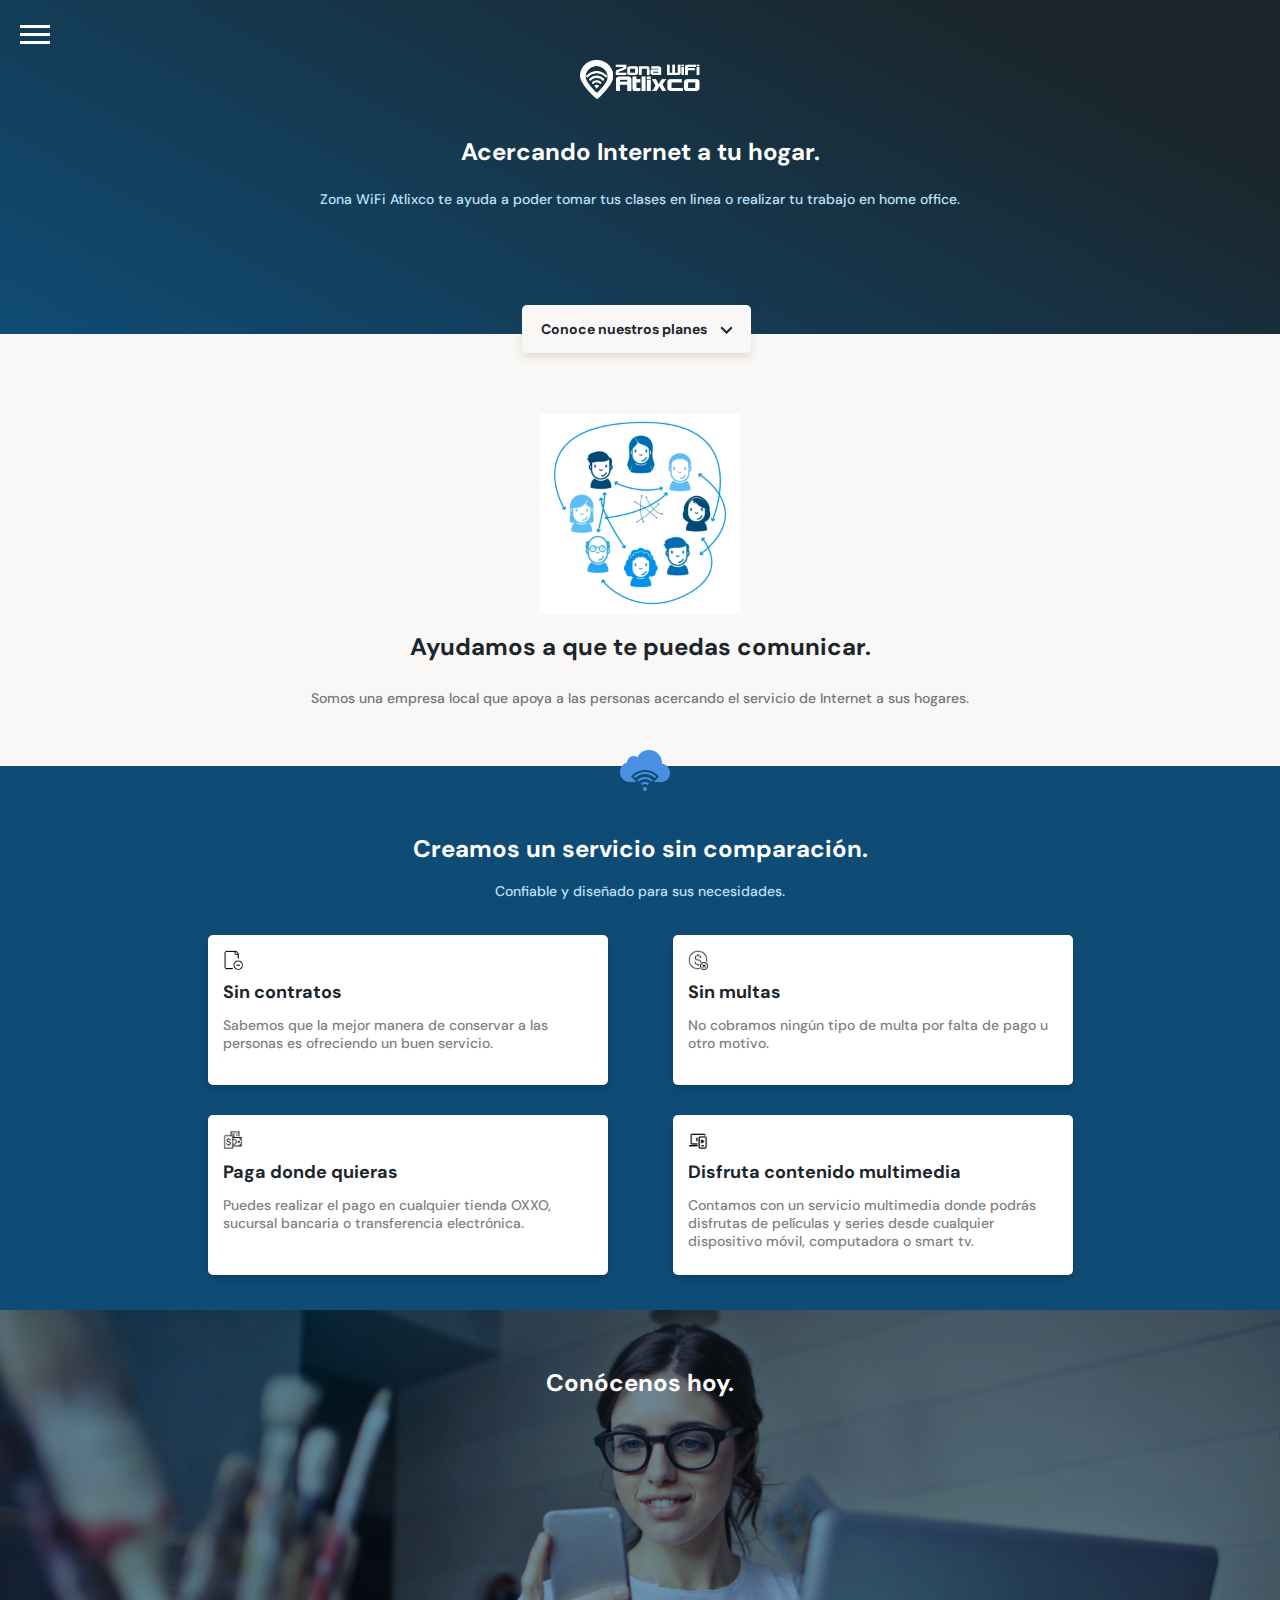
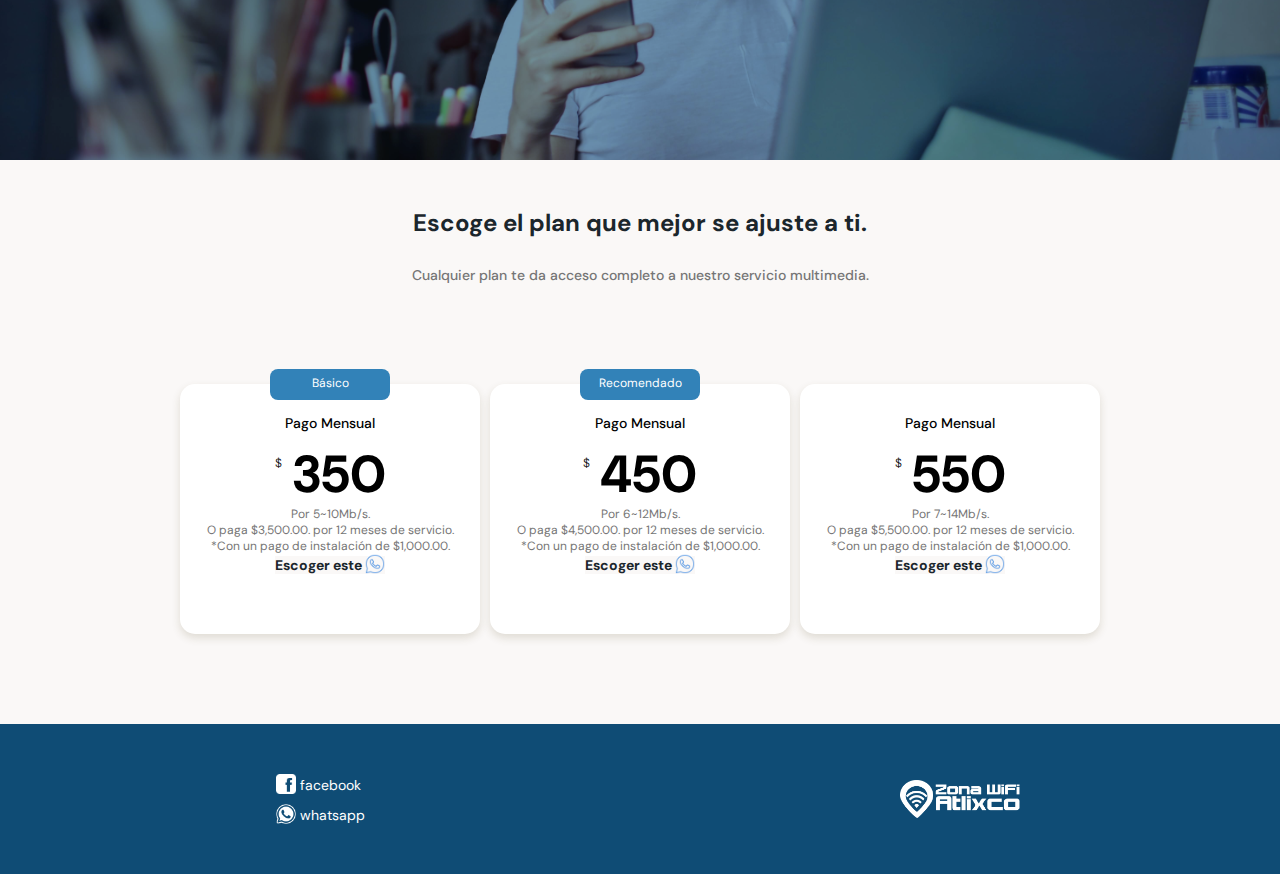
==== index.html @ dc48ce46 "Add multimedia section" ====
<!DOCTYPE html>
<html lang="es">
<head>
    <meta charset="UTF-8">
    <meta name="viewport" content="width=device-width, initial-scale=1.0">
    <title>ZonaWiFi Atlixco</title>
    <link rel="preconnect" href="https://fonts.gstatic.com">
    <link href="https://fonts.googleapis.com/css2?family=DM+Sans:wght@400;500;700&family=Inter:wght@300;500&display=swap" rel="stylesheet">
    <link rel="stylesheet" href="./css/style.css">
    <link rel="stylesheet" href="./css/menu.css">
    <link rel="stylesheet" href="./css/tablet.css" media="(min-width: 930px)">
    <link rel="shortcut icon" href="./assets/icons/favicon.png" />
</head>
<body>
    <header>
        <div class="menu-container">
            <input type="checkbox" id="openmenu" class="hamburger-checkbox">
            <div class="hamburger-icon">
              <label for="openmenu" id="hamburger-label">
                <span></span>
                <span></span>
                <span></span>
              </label>    
            </div>
            <div class="menu-pane">
                <nav>
                   <ul class="menu-links">
                      <li><a href="#">Inicio</a></li>
                      <li><a href="#">Soporte</a></li>
                      <li><a href="./multimedia/plex.html">Multimedia</a></li>
                    </ul>
                  </nav>
                </div>
          </div>
        <img src="./assets/img/zwa_logo.png" alt="Logo de ZonaWiFi Atlixco">
        <div class="header--title-container">
            <h1>Acercando Internet a tu hogar.</h1>
            <p>Zona WiFi Atlixco te ayuda a poder tomar tus clases en linea o realizar tu trabajo en home office.</p>
            <a href="#plans" class="header--button">Conoce nuestros planes <span></span></a>
        </div>
    </header>
    <main>
        <section class="main-velocidades-container">
            <div class="backgroundImg"></div>
            <div class="main-velocidades-container--title">
                <h2>Ayudamos a que te puedas comunicar.</h2>
                <p>Somos una empresa local que apoya a las personas acercando el servicio de Internet a sus hogares.</p>
            </div>
            <section class="main-tables-container">
               
            </section>
        </section>
            <section class="main-product-detail">
                <span class="product-detail--wifi-logo"></span>
                <div class="product-detail--title">
                    <h2>Creamos un servicio sin comparación.</h2>
                    <p>Confiable y diseñado para sus necesidades.</p>
                </div>
                <section class="product-cards--container">
                    <article class="product-detail--card">
                        <span class="icon remove-document"></span>
                        <p class="product--card-title">Sin contratos</p>
                        <p class="product--card-body"> Sabemos que la mejor manera de conservar a las personas es ofreciendo un buen servicio.
                        </p>
                    </article>
                    <article class="product-detail--card">
                        <span class="icon remove-peso"></span>
                        <p class="product--card-title">Sin multas</p>
                        <p class="product--card-body">No cobramos ning&uacute;n tipo de multa por falta de pago u otro motivo.
                        </p>
                    </article>
                    <article class="product-detail--card">
                        <span class="icon cash-receipt"></span>
                        <p class="product--card-title">Paga donde quieras</p>
                        <p class="product--card-body">Puedes realizar el pago en cualquier tienda OXXO, sucursal bancaria o transferencia electr&oacute;nica.
                        </p>
                    </article>
                    <article class="product-detail--card">
                        <span class="icon multimedia"></span>
                        <p class="product--card-title">Disfruta contenido multimedia</p>
                        <p class="product--card-body">Contamos con un servicio multimedia donde podr&aacute;s disfrutas de pel&iacute;culas y series desde cualquier dispositivo m&oacute;vil, computadora o smart tv.
                        </p>
                    </article>
                </section>
            </section>
            <section class="person-img-container">
                <h2>Conócenos hoy.</h2>
            </section>
            <section id="plans" class="main-plans-container">
                <div class="plans--title">
                    <h2>Escoge el plan que mejor se ajuste a ti.</h2>
                    <p>Cualquier plan te da acceso completo a nuestro servicio multimedia.</p>
                </div>
                <section class="plans-container--slider">
                    <article class="plans-container--card">
                        <p class="recommended">B&aacute;sico</p>
                        <div class="plan-info-container">
                            <h3 class="plan-card--title">Pago Mensual</h3>
                            <p class="plan-card--price"><span>$</span> 350</p>
                            <p class="plan-card--saving">Por 5~10Mb/s.</p>
                            <p class="plan-card--saving">O paga $3,500.00. por 12 meses de servicio.</p>
                            <p class="plan-card--saving">*Con un pago de instalaci&oacute;n de $1,000.00.</p>
                            <a href="https://wa.me/522441440322?text=Hola, quisiera contratar el servicio de $350.00, porfavor" target="_blank" rel="noopener noreferrer" class="plan-card--ca">Escoger este <span></span></a>
                        </div>
                    </article>
                    <article class="plans-container--card">
                        <p class="recommended">Recomendado</p>
                        <div class="plan-info-container">
                            <h3 class="plan-card--title">Pago Mensual</h3>
                            <p class="plan-card--price"><span>$</span> 450</p>
                            <p class="plan-card--saving">Por 6~12Mb/s.</p>
                            <p class="plan-card--saving">O paga $4,500.00. por 12 meses de servicio.</p>
                            <p class="plan-card--saving">*Con un pago de instalaci&oacute;n de $1,000.00.</p>
                            <a  href="https://wa.me/522441440322?text=Hola, quisiera contratar el servicio de $450.00, porfavor" target="_blank" rel="noopener noreferrer" class="plan-card--ca">Escoger este <span></span></a>
                        </div>
                    </article>
                    <article class="plans-container--card">
                        <div class="plan-info-container">
                            <h3 class="plan-card--title">Pago Mensual</h3>
                            <p class="plan-card--price"><span>$</span> 550</p>
                            <p class="plan-card--saving">Por 7~14Mb/s.</p>
                            <p class="plan-card--saving">O paga $5,500.00. por 12 meses de servicio.</p>
                            <p class="plan-card--saving">*Con un pago de instalaci&oacute;n de $1,000.00.</p>
                            
                            <a href="https://wa.me/522441440322?text=Hola, quisiera contratar el servicio de $550.00, porfavor" target="_blank" rel="noopener noreferrer" class="plan-card--ca">Escoger este <span></span></a>
                        </div>
                    </article>
             
                </section>
            </section>
    </main>
    <footer>
        <section class="left">
            <ul >
                <li><a href="https://www.facebook.com/zwa.atlixco" target="_blank" rel="noopener noreferrer"><span class="footer-facebook-logo"></span> facebook</a></li>
                <li><a href="https://wa.me/522441440322?text=Hola, quisiera más información, porfavor" target="_blank" rel="noopener noreferrer"><span class="footer-whatsapp-logo"></span> whatsapp</a></li>
            </ul>
        </section>
        <section class="right">
            <img class="" src="./assets/img/zwa_logo.png" alt="Logo de ZonaWiFi Atlixco 2020">
        </section>
    </footer>
</body>
</html>
---- css/style.css ----
/*
    1. Posicionamiento
    2. Módelo Caja (box model)
    3. Tipografía
    4. Visuales
    5. Otros
*/
:root{
    /* Colores */
    --black: #1b262c;
    --navy-blue: #0f4c75;
    --blue: #3282b8;
    --light-blue: #bbe1fa;
    
    --grey: #bababa;
    --off-white: #faf8f7;
    --just-white: #fff;
}

*{
    box-sizing: border-box;
    margin: 0;
    padding: 0;
}
html{
    font-size: 62.5%;
    font-family: 'DM Sans', sans-serif ;
    scroll-behavior: smooth;
}

header{
    position: relative;
    display: flex;
    flex-direction: column;
    justify-content: center;
    width: 100%;
    min-width: 320px;
    height: 334px;
    text-align: center;
    background: linear-gradient(207.8deg, var(--black) 16.69%, var(--navy-blue) 100%);
}

header img{
    width: 120px;
    margin-top: 60px;
    align-self: center;
}
#openmenu{
    display: none;
}
.hamburger-icon {
    position: absolute;
    z-index: 1;
    top: 20px;
    left: 20px;
    padding-bottom: 2vh;
  }
  
  .hamburger-icon span {
    height: 3px;
    width: 30px;
    background-color: var(--just-white);
    display: block;
    margin: 5px 0px 5px 0px;
    transition: 0.7s ease-in-out;
    transform: none;
  }
  
  #openmenu:checked ~ .menu-pane {
    left: -5vw;
    transform: translateX(-5vw);
  }
  
  #openmenu:checked ~ .hamburger-icon span:nth-of-type(2) {
    transform: translate(0%, 175%) rotate(-45deg);
    background-color: var(--just-white);
  }
  
  #openmenu:checked ~ .hamburger-icon span:nth-of-type(3) {
    transform: rotate(45deg);
    background-color:var(--just-white);
  }
  
  #openmenu:checked ~ .hamburger-icon span:nth-of-type(1) {
    opacity: 0;
  }
  
  #openmenu:checked ~ .hamburger-icon span:nth-of-type(4) {
    opacity: 0;
  }
  
  div.menu-pane {
    background-color: var(--navy-blue);
    position: absolute;
    left: 0;
    top: 0;
    transform: translateX(-105vw);
    transform-origin: (0, 0);
    width: 100vw;
    height: 100%;
    transition: 0.6s ease-in-out;
  }
  
  .menu-pane p {
    color: var(--black);
    font-size: 0.6rem;
  }  

  .menu-links li, a, span {
        transition: 0.5s ease-in-out;
  }

  .menu-pane ul{
      margin-top: 50px;
  }

  .menu-pane li {
    padding-top: 20px;
    padding-bottom: 20px;
    margin-left: 10px;
    font-size: 1.6rem;
    list-style: none;
  }
  .menu-links li a {
    color: var(--just-white);
    text-decoration: none;
  }
  .menu-links li:hover {
    font-size: 1.8rem;
    font-weight: 500;
    line-height: 1.8rem;
    background-color: var(--light-blue);
  }
  .menu-links li:hover a{
    font-size: 2.2rem;
    line-height: 2.2rem;
    color: var(--black);
  }
.header--title-container{
    width: 90%;
    min-width: 288px;
    max-width: 900px;
    height: 218px;
    margin-top: 40px;
    text-align: center;
    align-self: center;
}
.header--title-container h1{
    font-size: 2.4rem;
    font-weight: bold;
    line-height: 2.6rem;
    color: var(--just-white);
}
.header--title-container p{
    margin-top: 25px;
    font-size: 1.4rem;
    font-weight: 500;
    line-height: 1.8rem;
    color: var(--light-blue);
}
.header--title-container .header--button{
    position: absolute;
    left: calc(50% - 118px);
    top: 270px;
    display: block;
    margin-top: 35px;
    padding: 15px;
    width: 229px;
    height: 48px;
    background-color: var(--off-white);
    /* Sombra*/
    box-shadow: 0px 4px 8px rgba(89,73,30,0.16);
    border: none;
    border-radius: 5px;
    font-size: 1.4rem;
    font-weight: bold;
    text-decoration: none;
    color: var(--black);
}

.header--title-container span{
    display: inline-block;
    width: 13px;
    height: 8px;
    margin-left: 10px;
    background-image: url('../assets/icons/down-arrow.svg');
}
main{
    width: 100%;
    height: auto;
    background-color: var(--off-white);
}
.main-velocidades-container{
    width: 100%;
    height: auto;
    padding-top: 80px;
    padding-bottom: 30px;
    text-align: center;
}
.main-velocidades-container--title{
    width: 90%;
    min-width: 288px;
    max-width: 900px;
    margin: 0 auto;
}
.main-velocidades-container .backgroundImg{
    width: 200px;
    height: 200px;
    margin: 0 auto;
    margin-bottom: 20px;
    background-image: url('../assets/img/networking.gif');
    background-size: cover;
    background-position: center;
    background-repeat: no-repeat;
}
.main-velocidades-container h2{
    margin-bottom: 30px;
    font-size: 2.4rem;
    font-weight: bold;
    line-height: 2.6rem;
    color: var(--black);
}
.main-velocidades-container p{
    margin-bottom: 30px;
    font-size: 1.4rem;
    font-weight: 500;
    line-height: 1.6rem;
    color: #757575;
}
.main-anchoBandaVideo-table{
    width: 70%;
    min-width: 235px;
    max-width: 500px;
    height: 360px;
    margin: 0 auto;
    font-family: "Inter", sans-serif;
}
.main-anchoBandaVideo-table .anchoBandaVideo-table--title{
    margin-bottom: 15px;
    font-size: 1.8rem;
    font-weight: bold;
    line-height: 2.3rem;
    color: var(--blue);
}
.anchoBandaVideo-table--container{
    width: 90%;
    min-width: 230px;
    max-width: 300px;
    height: 250px;
    margin: 0 auto;
}
.anchoBandaVideo-table--container table{
    width: 100%;
    height: 100%;
}
.anchoBandaVideo-table--container th{
    margin-bottom: 30px;
    font-size: 1.4rem;
    font-weight: 500;
    line-height: 1.6rem;
    color: #757575;
    background-color: var(--just-white);
}
.anchoBandaVideo-table--container td{
    width: 33%;
    font-size: 1.6rem;
    font-weight: 500;
    line-height: 1.9rem;
    color: var(--grey);
    background-color: var(--just-white);
}
.anchoBandaVideo-table--container .table__top-left{
    border-radius: 15px 0 0 0;
}
.anchoBandaVideo-table--container .table__top-right{
    border-radius: 0 15px 0 0;
}
.anchoBandaVideo-table--container .table__bottom-left{
    border-radius: 0 0 0 15px;
}

.anchoBandaVideo-table--container .table__bottom-right{
    border-radius: 0 0 15px 0;
}
.anchoBandaVideo-table--container .table__right{
    font-size: 1.4rem;
    font-weight: normal;
    line-height: 1.7rem;
    color: #757575;
}
/* --------------------- */
.main-product-detail{
    position: relative;
    width: 100%;
    min-width: 320px;
    height: auto;
    padding: 20px 10px;
    background-color: var(--navy-blue);
}
.product-detail--wifi-logo{
    position: absolute;
    width: 50px;
    height: 50px;
    top: -25px;
    left: calc(50% - 20px);
    background-image: url('../assets/icons/wireless-cloud-access.png');
    background-size: cover;
     background-position: center;
     background-repeat: no-repeat;
}
.product-detail--title{
    width: 90%;
    min-width: 288px;
    height: auto;
    margin: 0 auto;
    margin-top: 50px;
    text-align: center;
}
.product-detail--title h2{
   margin-bottom: 20px;
   font-size: 2.4rem;
   font-weight: bold;    
   line-height: 2.6rem;
   color: var(--just-white);
}
.product-detail--title p{
    margin-bottom: 20px;
    font-size: 1.4rem;
    font-weight: 500;    
    line-height: 1.8rem;
    color: var(--light-blue);
 }
 .product-detail--card{
     width: 90%;
     min-width: 282px;
     max-width: 400px;
     min-height: 150px;
     margin: 15px auto;
     padding: 15px;
     background-color: var(--just-white);
     border-radius: 5px;
     box-shadow: 0 4px 8px rgba(0, 0, 0, 0.16);
     text-align: left;
 }
 .product-detail--card .icon{
    display: inline-block;
    width: 20px;
    height: 20px;
    margin-bottom: 10px;
    background-size: cover;
    background-position: center;
    background-repeat: no-repeat;
}
.remove-document{
    background-image: url('../assets/icons/remove-document.png');
 }
 .remove-peso{
    background-image: url('../assets/icons/delete-peso.png');
 }
 .cash-receipt{
    background-image: url('../assets/icons/cash-receipt.png');
 }
 .multimedia{
    background-image: url('../assets/icons/multimedia.png');
 }
 .product-detail--card .product--card-title{
    margin-bottom: 15px;
    font-size: 1.8rem;
    font-weight: bold;
    line-height: 1.8rem;
    color: var(--black);
 }
 .product-detail--card .product--card-body{
    margin-bottom: 10px;
    font-size: 1.4rem;
    font-weight: 500;
    line-height: 1.8rem;
    color: #808080;
 }
 .person-img-container{
    width: 100%;
    min-width: 320px;
    height: 50vh;
    background-image: url('../assets/img/comodin-section.jpg');
    background-position: center;
    background-size: cover;
    background-repeat: no-repeat;
    text-align: center;
    background-color: rgba(15, 76, 117, 0.6);
    background-blend-mode: multiply; 
}
.person-img-container h2{
    padding-top: 60px;
    font-size: 2.4rem;
    font-weight: bold;
    line-height: 2.6rem;
    color: var(--just-white);
}
.main-plans-container{
    width: 100%;
    min-width: 320px;
    padding-bottom: 70px;
    text-align: center;
}
.plans--title{
    width: 90%;
    min-width: 288px;
    height: auto;
    margin: 0 auto;
    margin-bottom: 50px;
}
.plans--title h2{
    padding-top: 50px;
    font-size: 2.4rem;
    font-weight: bold;
    line-height: 2.6rem;
    color: var(--black);
}
.plans--title p{
   padding-top: 30px;
   font-size: 1.4rem;
   font-weight: 500;
   line-height: 1.8rem;
   color: #757575;
}
.plans-container--slider{
   display: flex;
   height: 320px;
   overflow-x: scroll;
   overscroll-behavior-x: contain;
   scroll-snap-type: x proximity;
}

  
.plans-container--card{
    position: relative;
    scroll-snap-align: center;
    width: 70%;
    min-width: 190px;
    max-width: 300px;
    height: 250px;
    margin: 50px 5px 0;
    padding: 0 15px;
    background-color: var(--just-white);
    border-radius: 15px;
    box-shadow: 0 4px 8px rgb(89, 73, 30,0.16);
}
.recommended{
    position: absolute;
    width: 120px;
    height: 31px;
    padding: 6px;
    top: -15px;
    left: calc(50% - 60px);
    font-size: 1.2rem;
    background-color: var(--blue);
    border-radius: 8px;
    color: var(--just-white);
}
.plan-card--title{
    padding-top: 30px;
    font-size: 1.4rem;
    font-weight: 500;
    line-height: 1.8rem;
    color: black;
}
.plan-card--price{
    padding: 5px 0;
    font-size: 5.2rem;
    font-weight: bold;
    line-height: 5.3rem;
    color: black;

}
.plan-card--price span{
    font-size: 1.2rem;
    font-weight: 300;
    vertical-align: 25px;
}
.plan-card--saving{
    font-size: 1.2rem;
    color: #757575;
}
.plan-card--ca{
    width: 250px;
    height: 48px;
    background-color: #faf8f7;
    font-family: 'DM Sans', sans-serif ;
    font-size: 1.4rem;
    font-weight: bold;
    line-height: 1.8rem;
    color: var(--black);
    text-decoration: none;
}
.plan-card--ca span{
    display: inline-block;
    width: 20px;
    height: 20px;
    background-image: url('../assets/icons/whatsapp.png');
    background-position: center;
    background-size: cover;
    background-repeat: no-repeat;
    text-align: center;
    vertical-align: text-bottom;
}

footer{
    display: flex;
    width: 100%;
    height: 150px;
    background-color: var(--navy-blue);
}
footer section{
    display: flex;
    width: 50%;
    justify-content: center;
    align-items: center;
}
footer .left ul{
    font-size: 1.4rem;
    font-weight: 500px;
    line-height: 1.8rem;
    list-style: none;
}
.left li{
    margin: 10px 0;
}
.left a{
    text-decoration: none;
    color: var(--just-white);
}

footer img{
    width: 120px;
    align-self: center;
}

footer .footer-facebook-logo{
    display: inline-block;
    width: 20px;
    height: 20px;
    background-image: url('../assets/icons/facebook-logo.png');
    background-position: center;
    background-size: cover;
    background-repeat: no-repeat;
    text-align: center;
    vertical-align: text-bottom;
}

footer .footer-whatsapp-logo{
    display: inline-block;
    width: 20px;
    height: 20px;
    background-image: url('../assets/icons/whatsapp-white-logo.png');
    background-position: center;
    background-size: cover;
    background-repeat: no-repeat;
    text-align: center;
    vertical-align: text-bottom;
}
---- css/tablet.css ----
div.menu-pane {
    position: absolute;
    width: 30vw;
    background-color: var(--navy-blue);
    transform: translateX(-105vw);
    transform-origin: (0, 0);
    transition: 0.6s ease-in-out;
  }

.main-tables-container{
    display: flex;
    width: 930px;
    margin: 0 auto;
}
.product-cards--container{
    display: flex;
    flex-wrap: wrap;
    width: 930px;
    margin: 0 auto;
}
.plans-container--slider{
    justify-content: center;
}
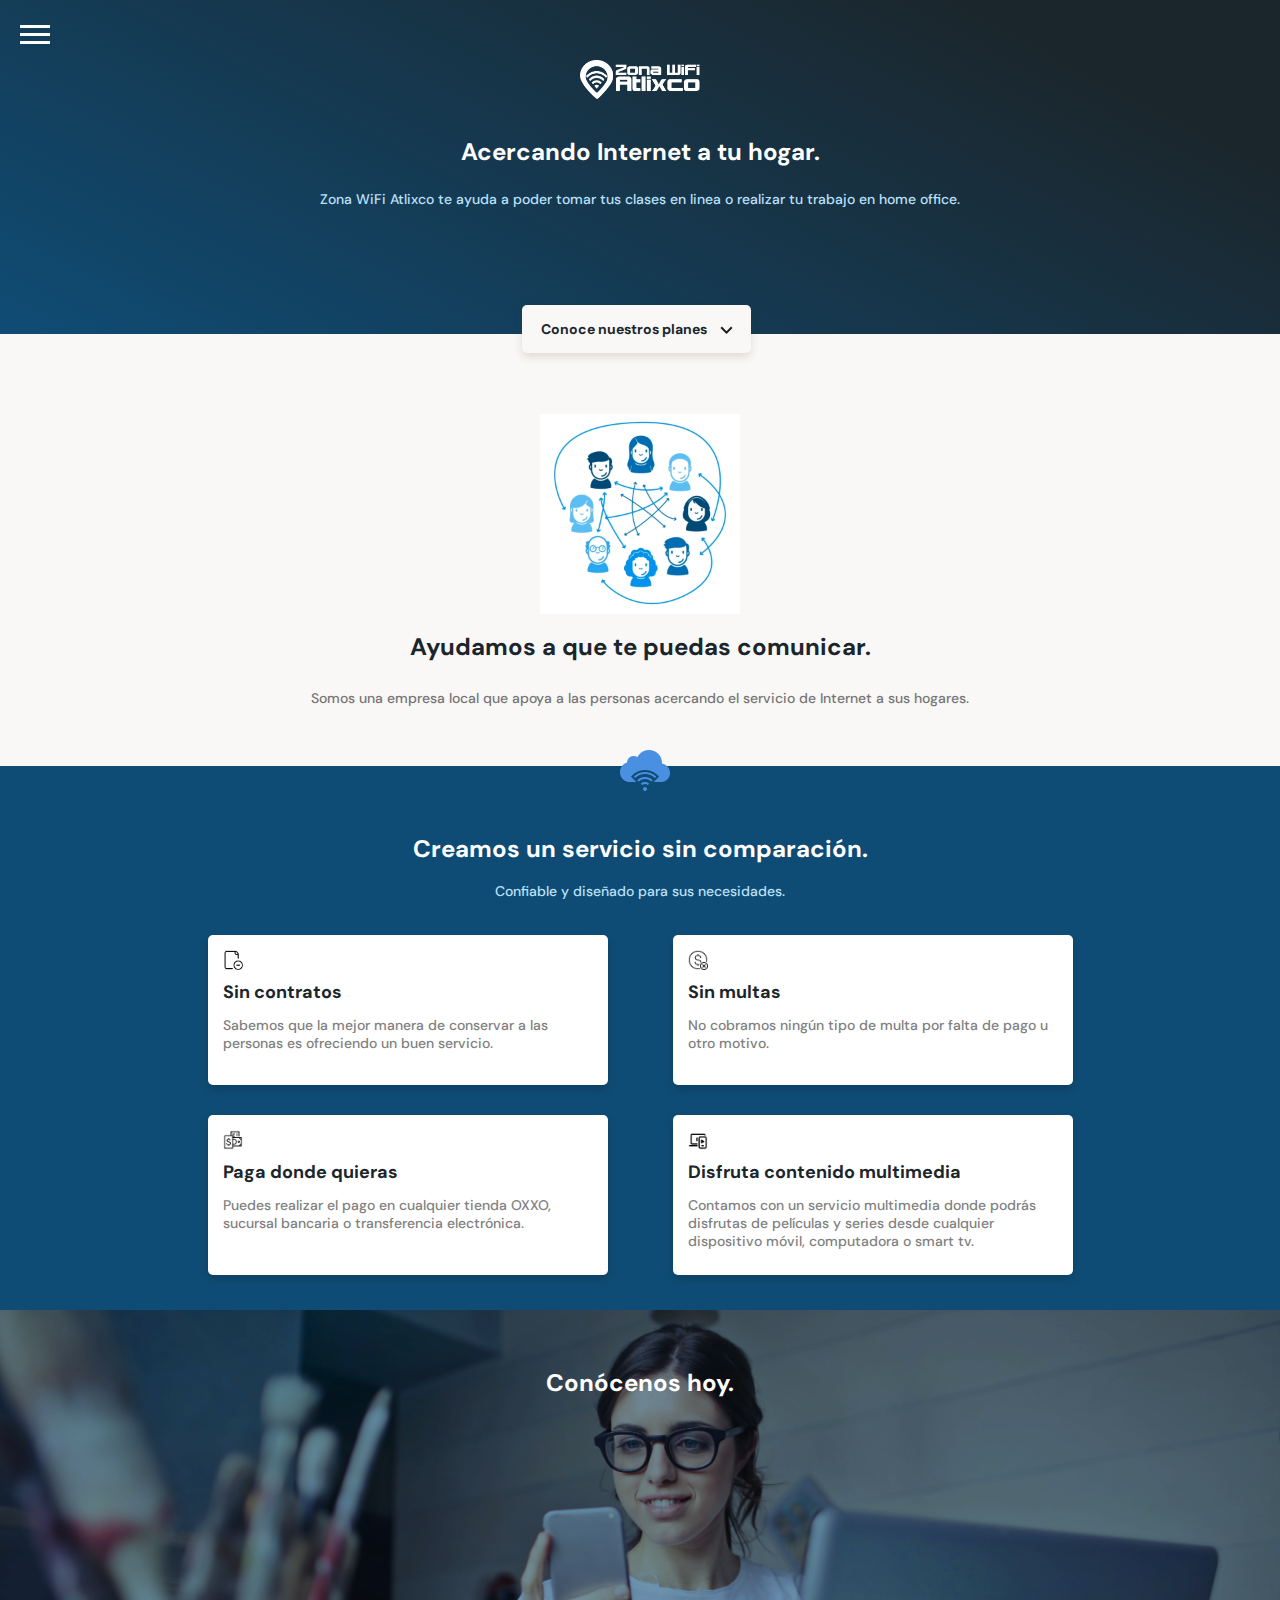
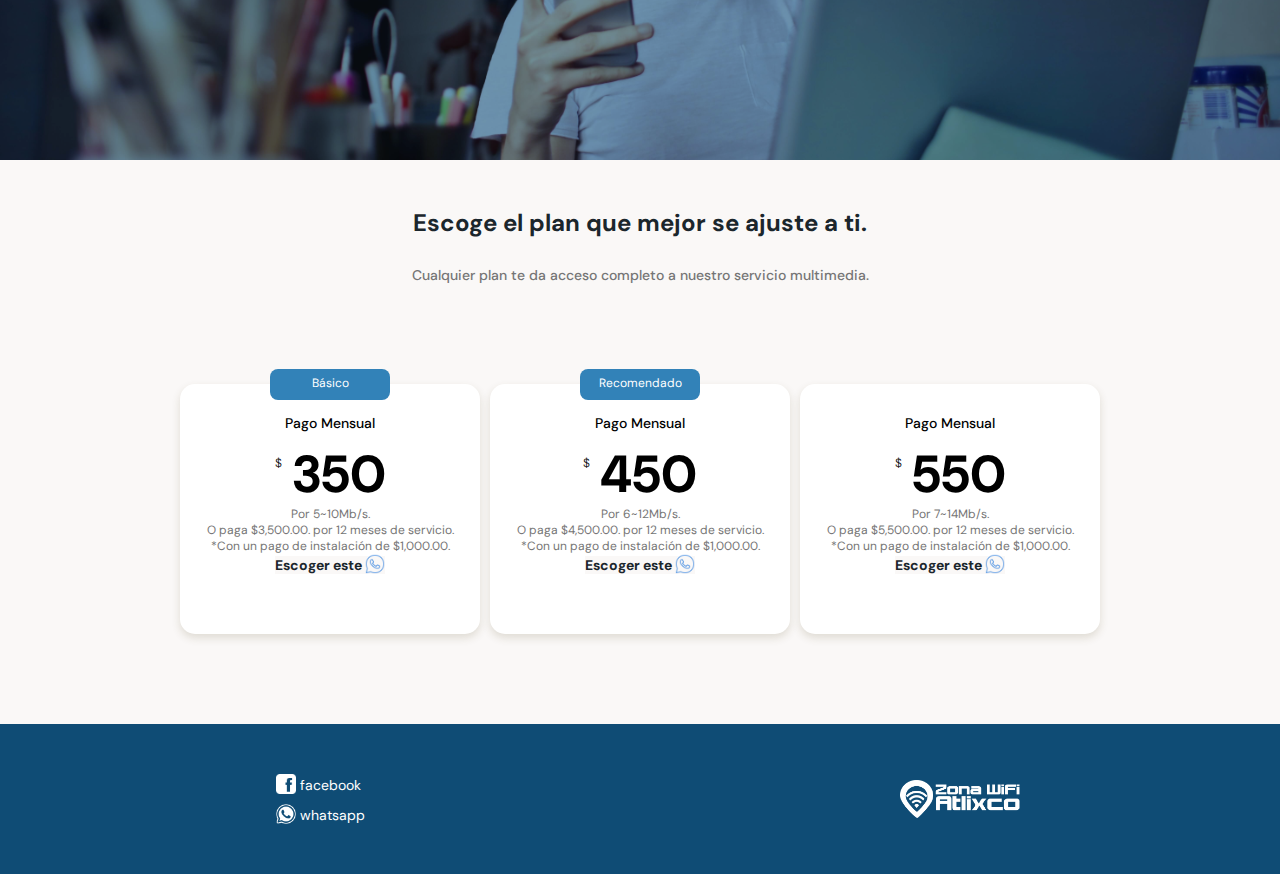
==== commit 57076617: "Add Soporte section" ====
--- a/index.html
+++ b/index.html
@@ -26,7 +26,7 @@
                 <nav>
                    <ul class="menu-links">
                       <li><a href="#">Inicio</a></li>
-                      <li><a href="#">Soporte</a></li>
+                      <li><a href="./soporte/index.html">Soporte</a></li>
                       <li><a href="./multimedia/plex.html">Multimedia</a></li>
                     </ul>
                   </nav>
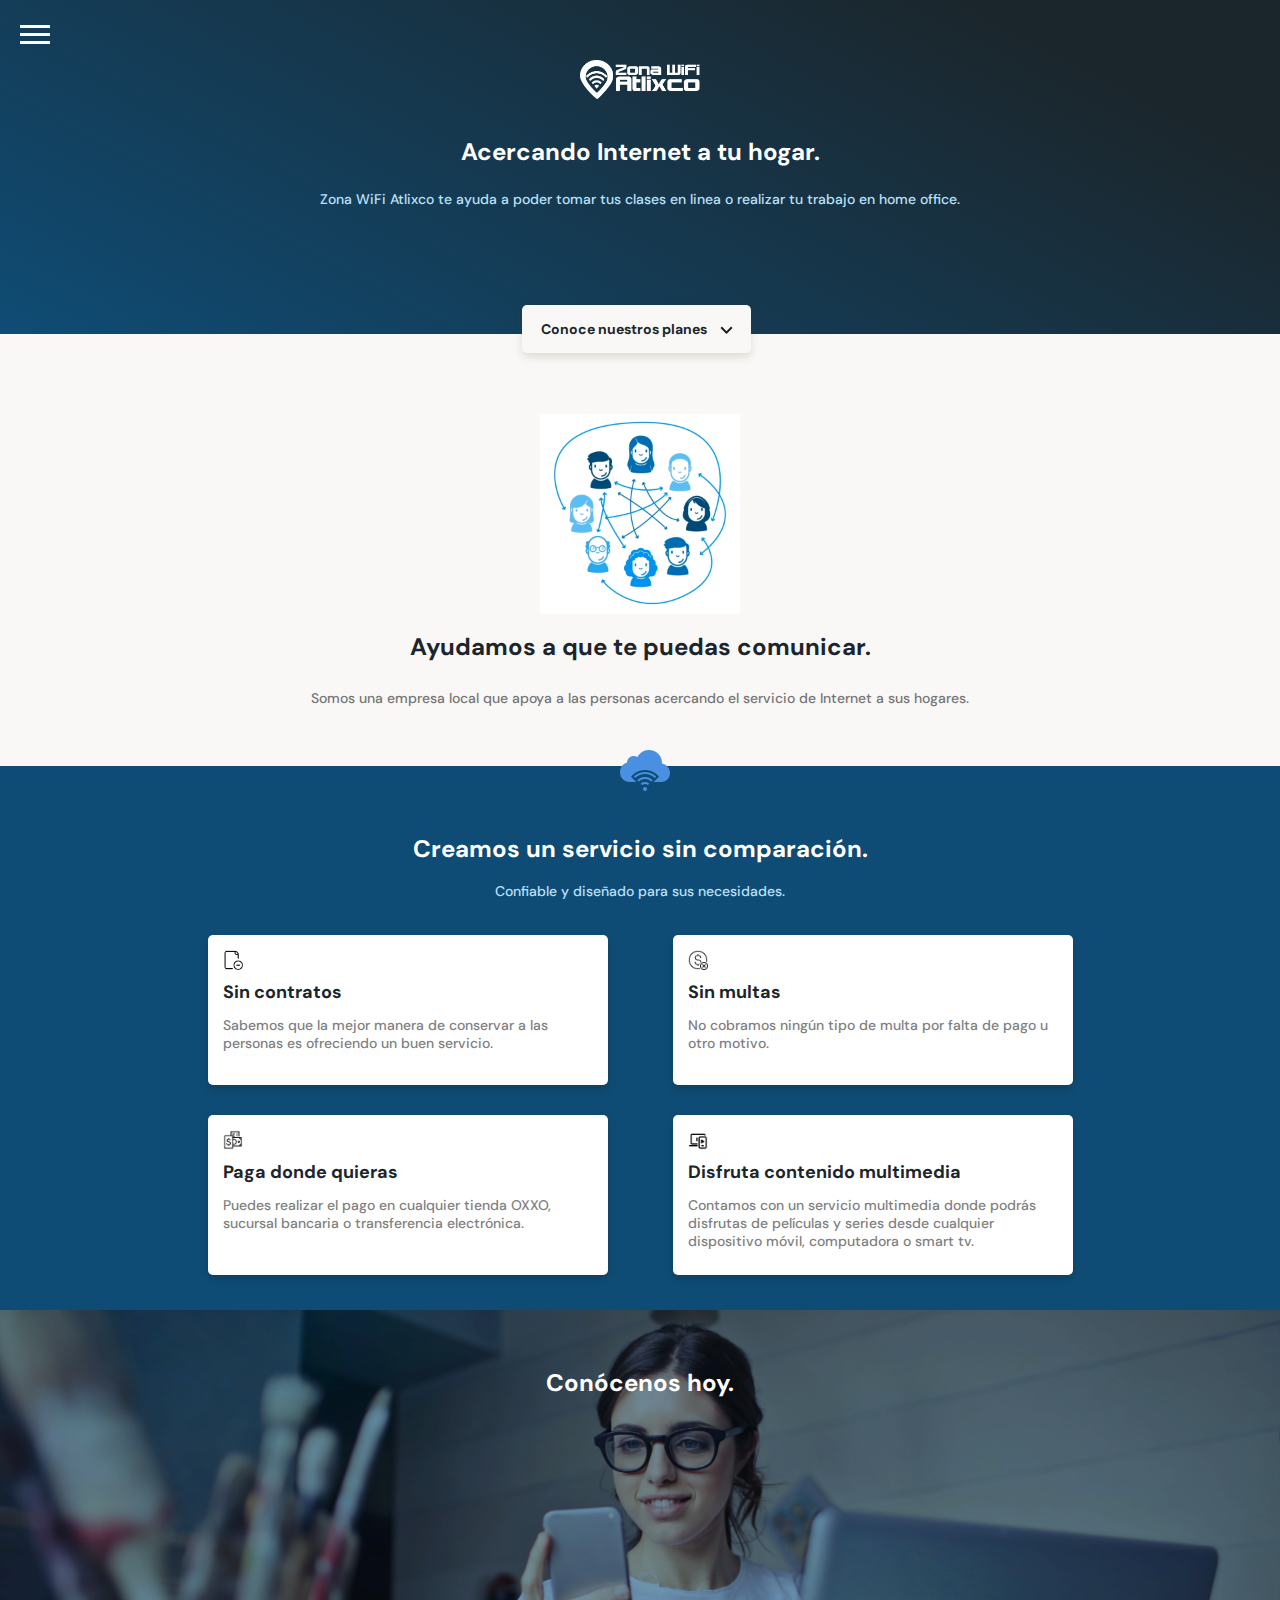
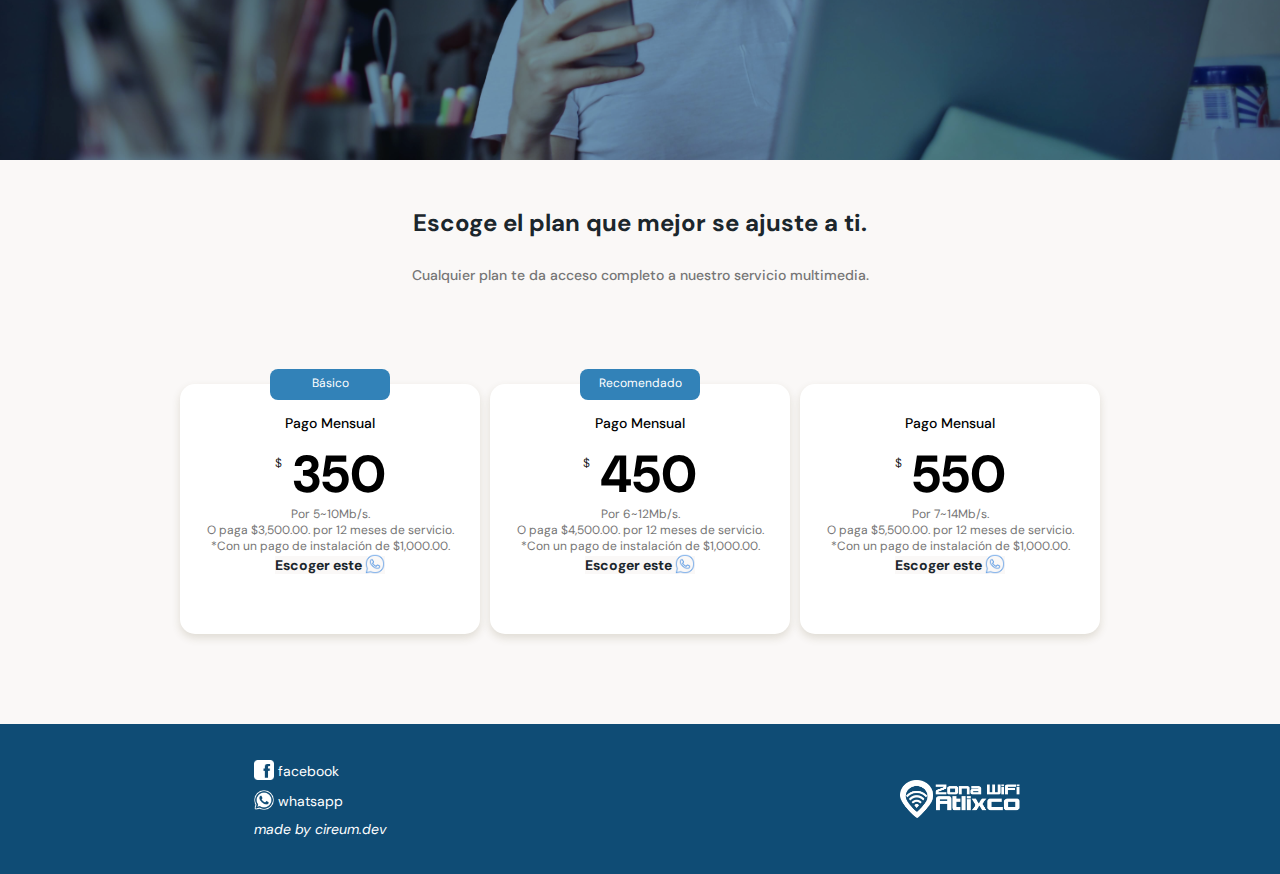
==== commit 6a9589aa: "Se agrega made by en footer" ====
--- a/index.html
+++ b/index.html
@@ -134,6 +134,7 @@
             <ul >
                 <li><a href="https://www.facebook.com/zwa.atlixco" target="_blank" rel="noopener noreferrer"><span class="footer-facebook-logo"></span> facebook</a></li>
                 <li><a href="https://wa.me/522441440322?text=Hola, quisiera más información, porfavor" target="_blank" rel="noopener noreferrer"><span class="footer-whatsapp-logo"></span> whatsapp</a></li>
+                <li><a href="#"><i>made by cireum.dev</i></a></li>
             </ul>
         </section>
         <section class="right">
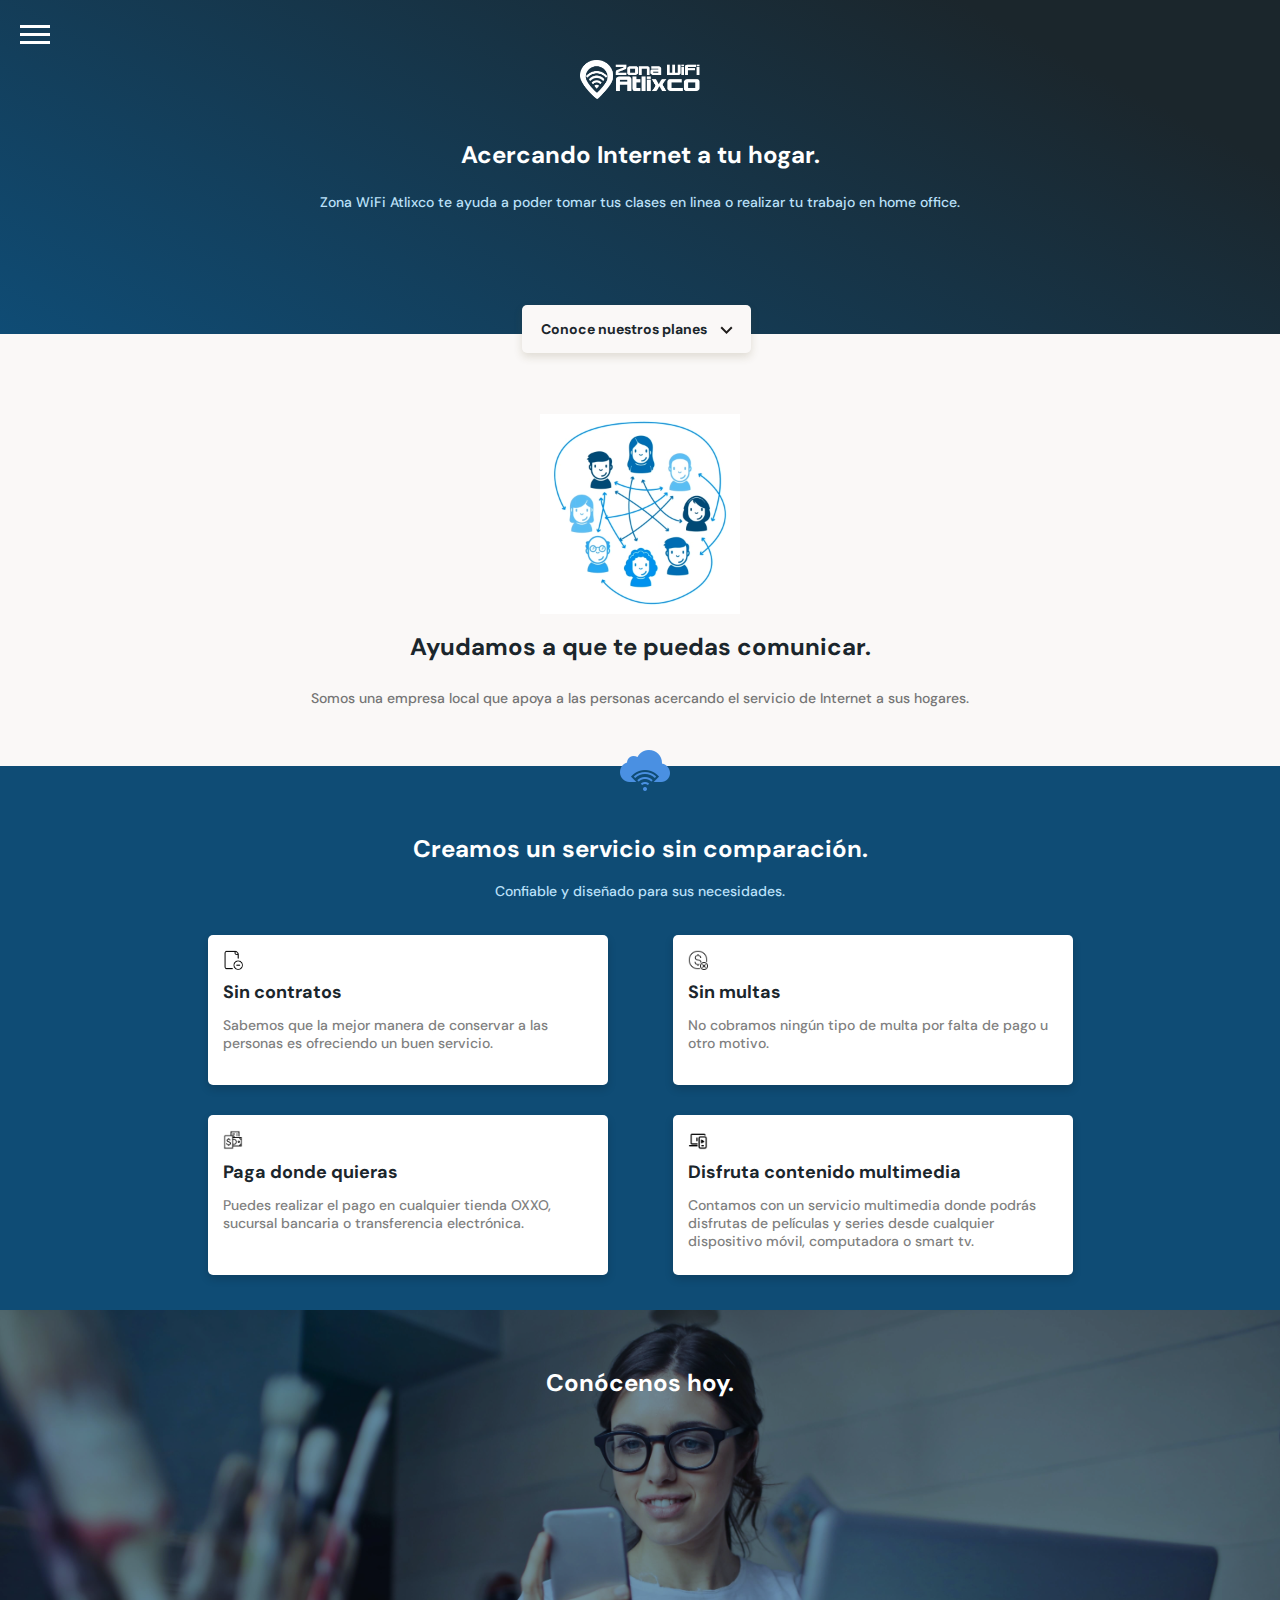
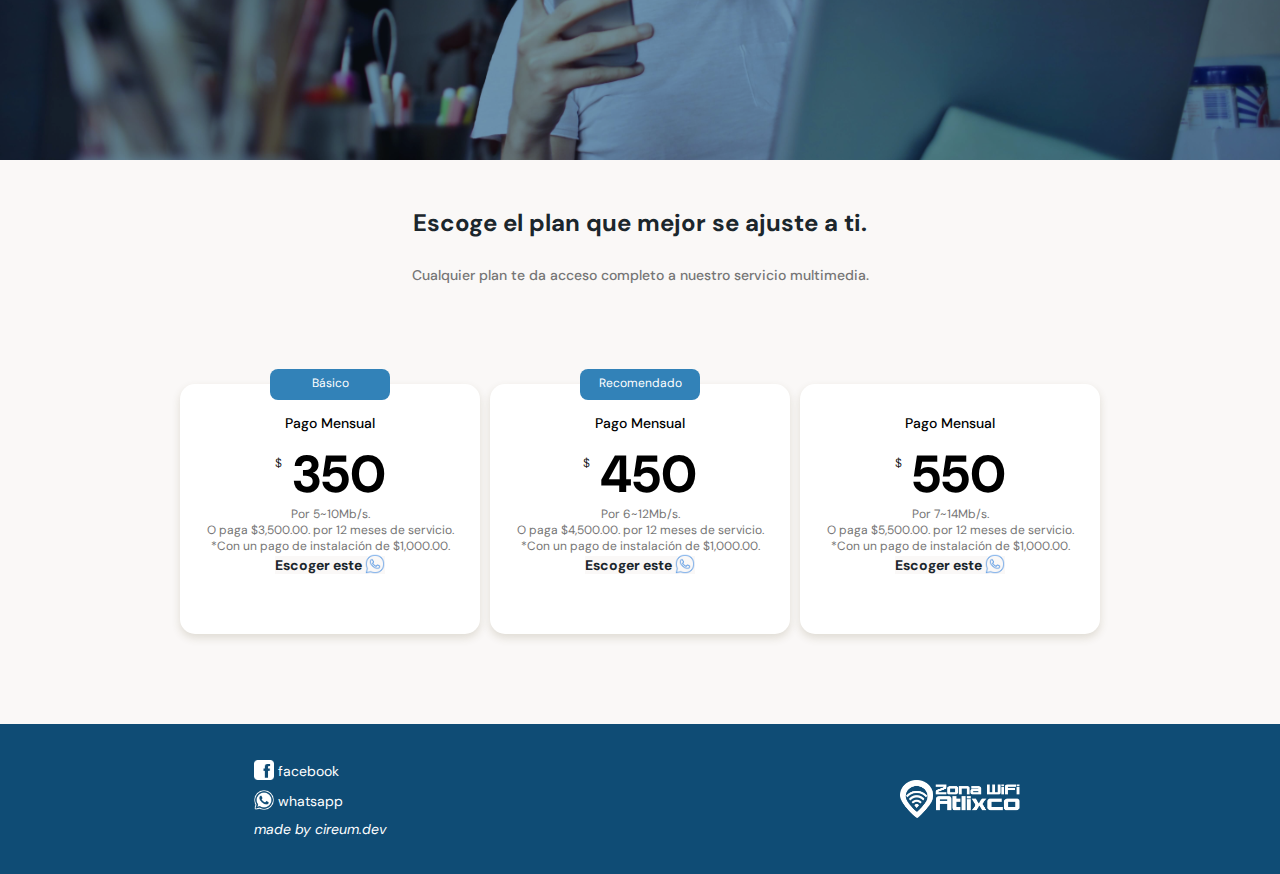
==== commit 43089572: "commit test" ====
--- a/index.html
+++ b/index.html
@@ -32,7 +32,7 @@
                   </nav>
                 </div>
           </div>
-        <img src="./assets/img/zwa_logo.png" alt="Logo de ZonaWiFi Atlixco">
+        <a href="#"><img src="./assets/img/zwa_logo.png" alt="Logo de ZonaWiFi Atlixco"></a>
         <div class="header--title-container">
             <h1>Acercando Internet a tu hogar.</h1>
             <p>Zona WiFi Atlixco te ayuda a poder tomar tus clases en linea o realizar tu trabajo en home office.</p>
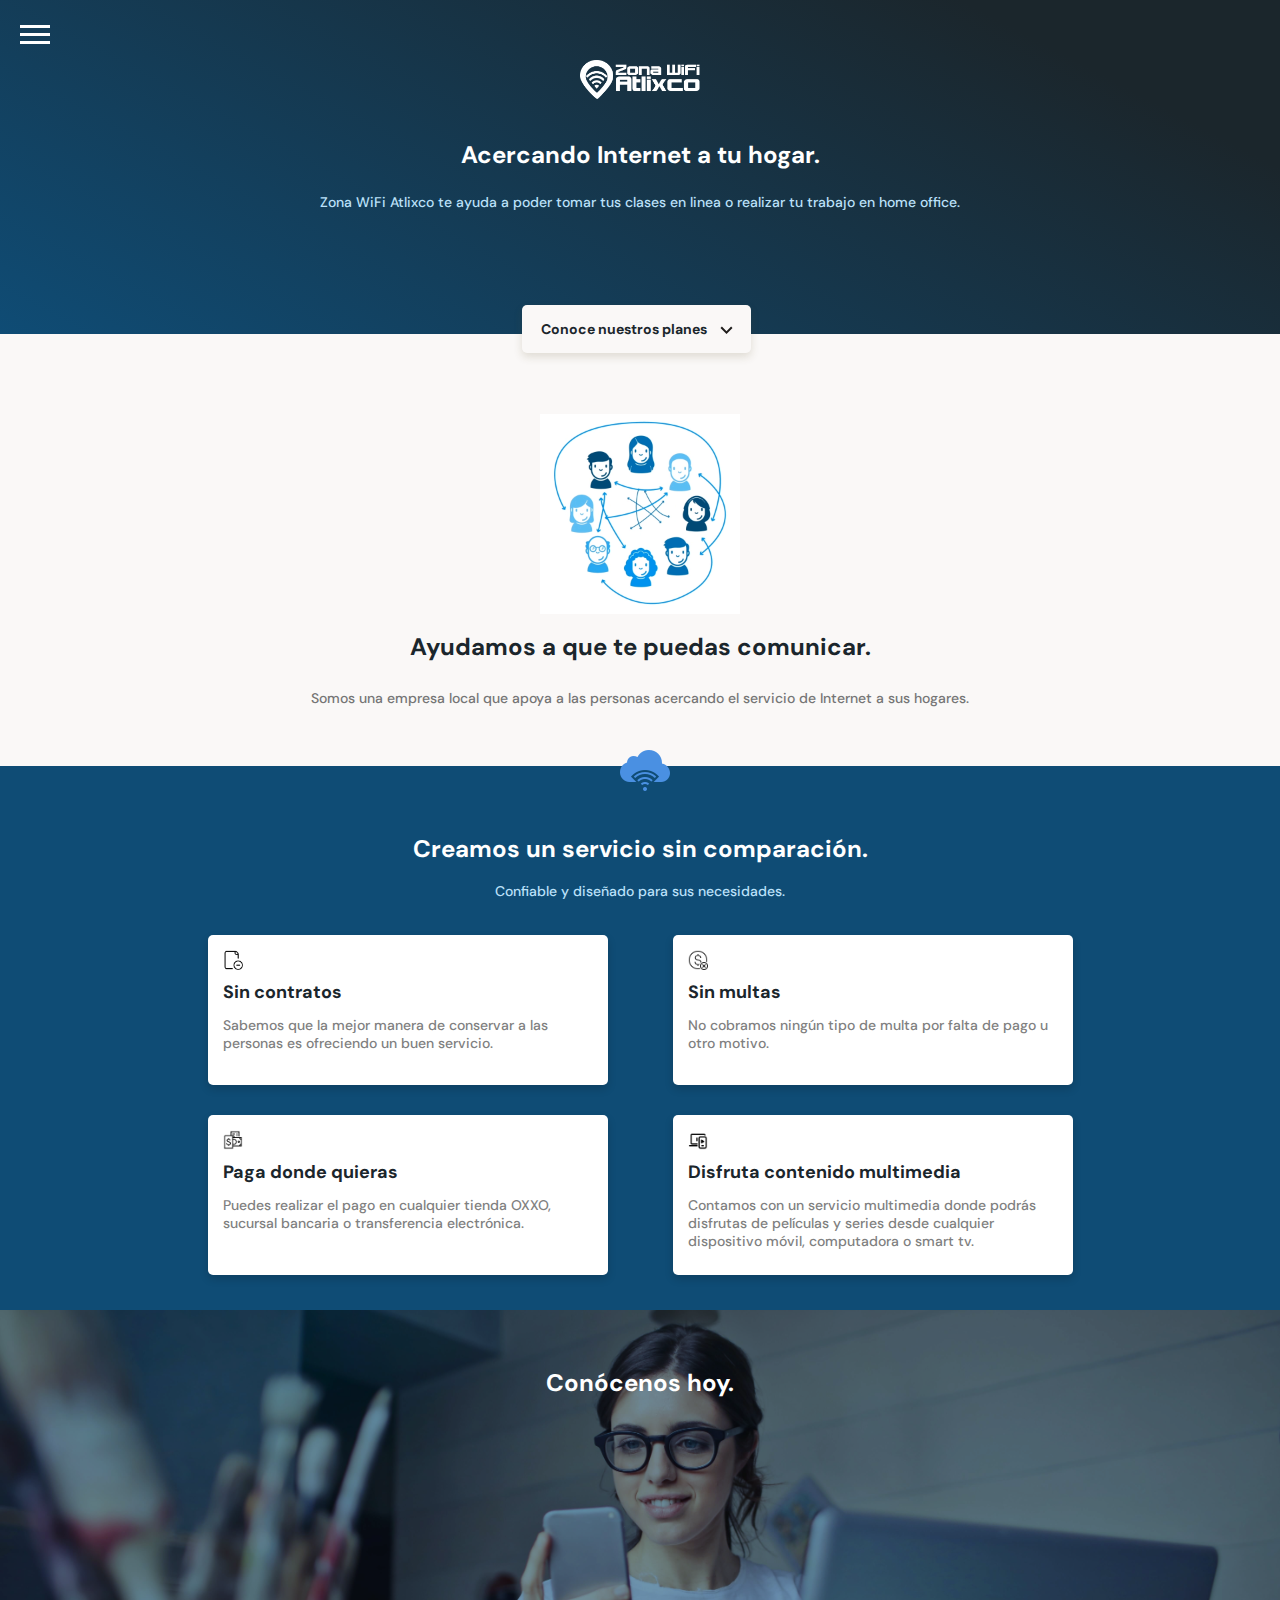
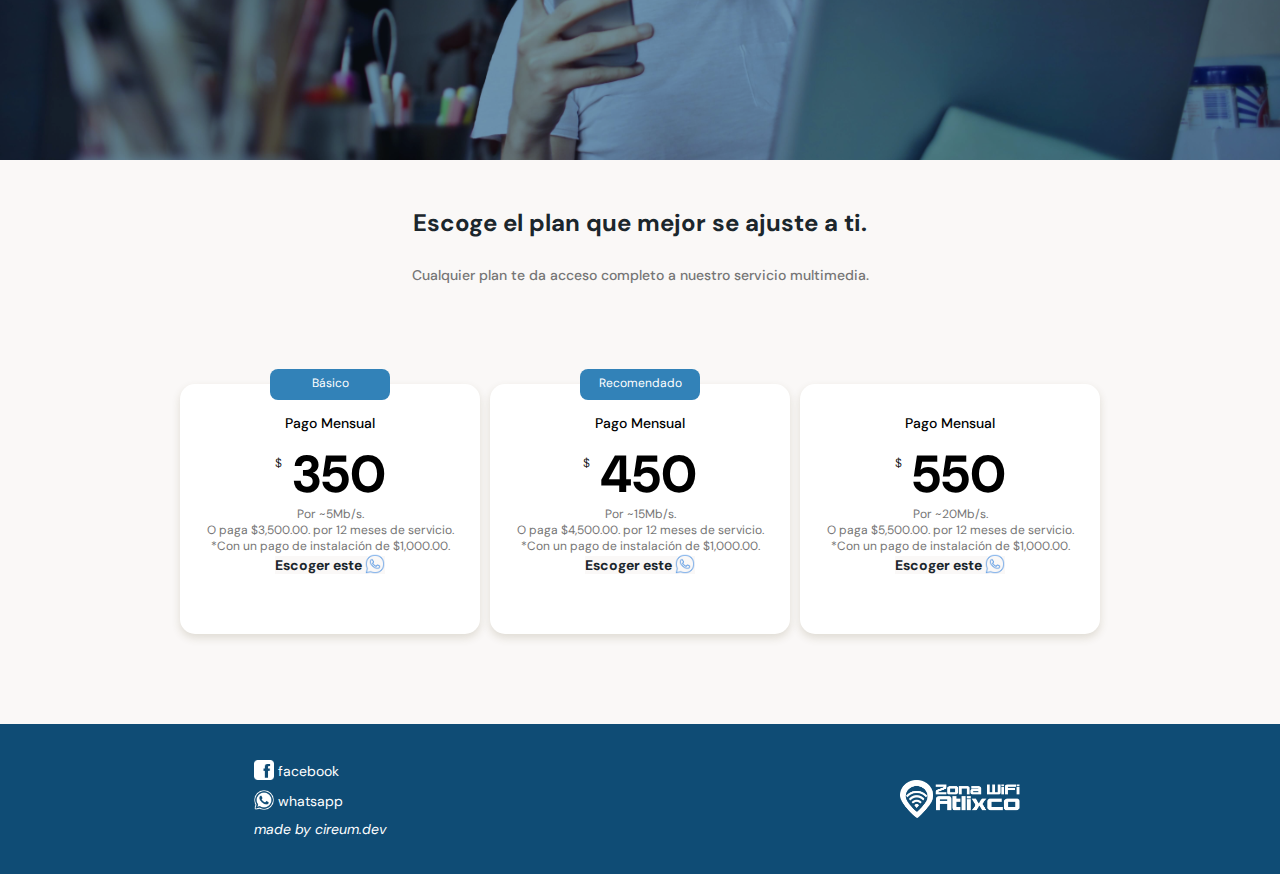
==== commit bcf0240f: "Se cambia velocidades en paquetes" ====
--- a/index.html
+++ b/index.html
@@ -97,7 +97,7 @@
                         <div class="plan-info-container">
                             <h3 class="plan-card--title">Pago Mensual</h3>
                             <p class="plan-card--price"><span>$</span> 350</p>
-                            <p class="plan-card--saving">Por 5~10Mb/s.</p>
+                            <p class="plan-card--saving">Por ~5Mb/s.</p>
                             <p class="plan-card--saving">O paga $3,500.00. por 12 meses de servicio.</p>
                             <p class="plan-card--saving">*Con un pago de instalaci&oacute;n de $1,000.00.</p>
                             <a href="https://wa.me/522441440322?text=Hola, quisiera contratar el servicio de $350.00, porfavor" target="_blank" rel="noopener noreferrer" class="plan-card--ca">Escoger este <span></span></a>
@@ -108,7 +108,7 @@
                         <div class="plan-info-container">
                             <h3 class="plan-card--title">Pago Mensual</h3>
                             <p class="plan-card--price"><span>$</span> 450</p>
-                            <p class="plan-card--saving">Por 6~12Mb/s.</p>
+                            <p class="plan-card--saving">Por ~15Mb/s.</p>
                             <p class="plan-card--saving">O paga $4,500.00. por 12 meses de servicio.</p>
                             <p class="plan-card--saving">*Con un pago de instalaci&oacute;n de $1,000.00.</p>
                             <a  href="https://wa.me/522441440322?text=Hola, quisiera contratar el servicio de $450.00, porfavor" target="_blank" rel="noopener noreferrer" class="plan-card--ca">Escoger este <span></span></a>
@@ -118,7 +118,7 @@
                         <div class="plan-info-container">
                             <h3 class="plan-card--title">Pago Mensual</h3>
                             <p class="plan-card--price"><span>$</span> 550</p>
-                            <p class="plan-card--saving">Por 7~14Mb/s.</p>
+                            <p class="plan-card--saving">Por ~20Mb/s.</p>
                             <p class="plan-card--saving">O paga $5,500.00. por 12 meses de servicio.</p>
                             <p class="plan-card--saving">*Con un pago de instalaci&oacute;n de $1,000.00.</p>
                             
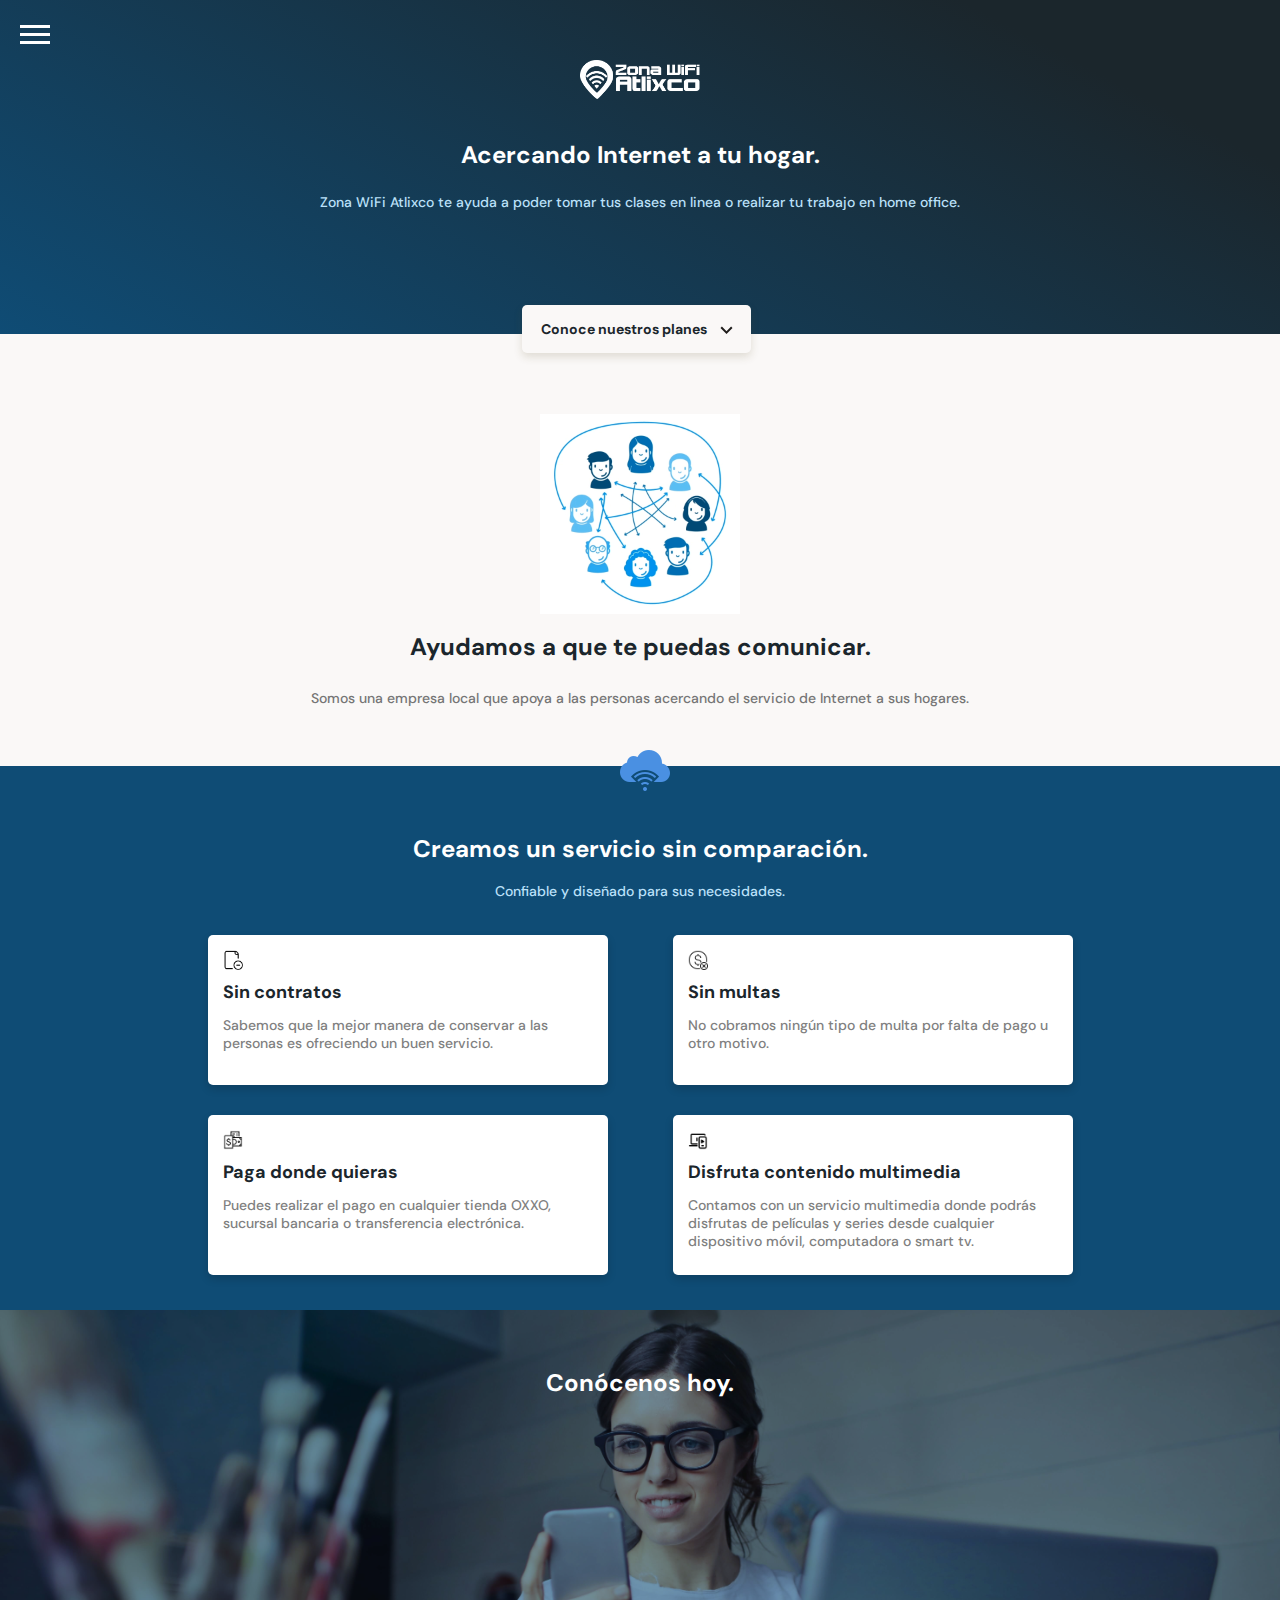
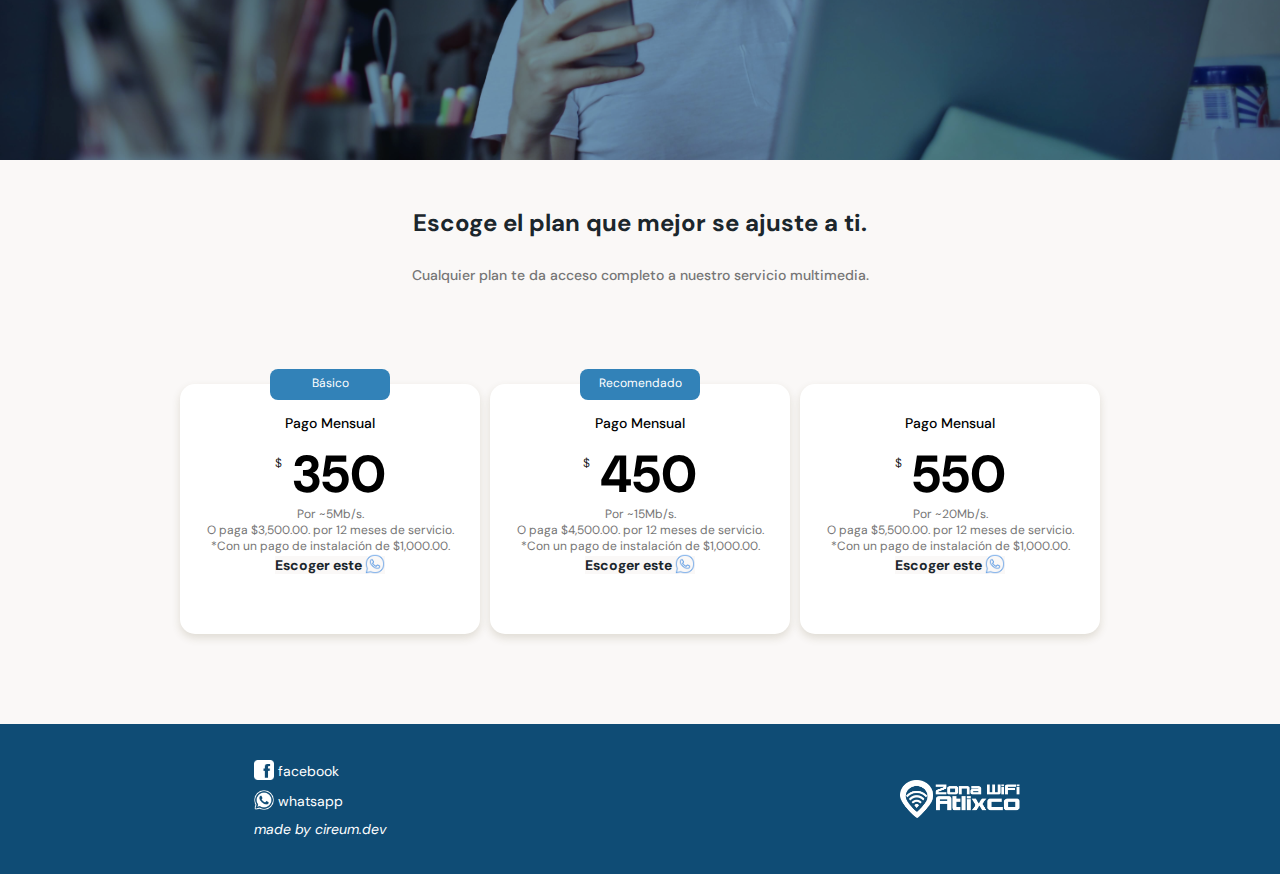
==== commit 454ff706: "Se agrega vinculo a linkedin" ====
--- a/index.html
+++ b/index.html
@@ -134,7 +134,7 @@
             <ul >
                 <li><a href="https://www.facebook.com/zwa.atlixco" target="_blank" rel="noopener noreferrer"><span class="footer-facebook-logo"></span> facebook</a></li>
                 <li><a href="https://wa.me/522441440322?text=Hola, quisiera más información, porfavor" target="_blank" rel="noopener noreferrer"><span class="footer-whatsapp-logo"></span> whatsapp</a></li>
-                <li><a href="#"><i>made by cireum.dev</i></a></li>
+                <li><a href="https://www.linkedin.com/in/ciroeumana/" target="_blank" rel="noopener noreferrer"><i>made by cireum.dev</i></a></li>
             </ul>
         </section>
         <section class="right">
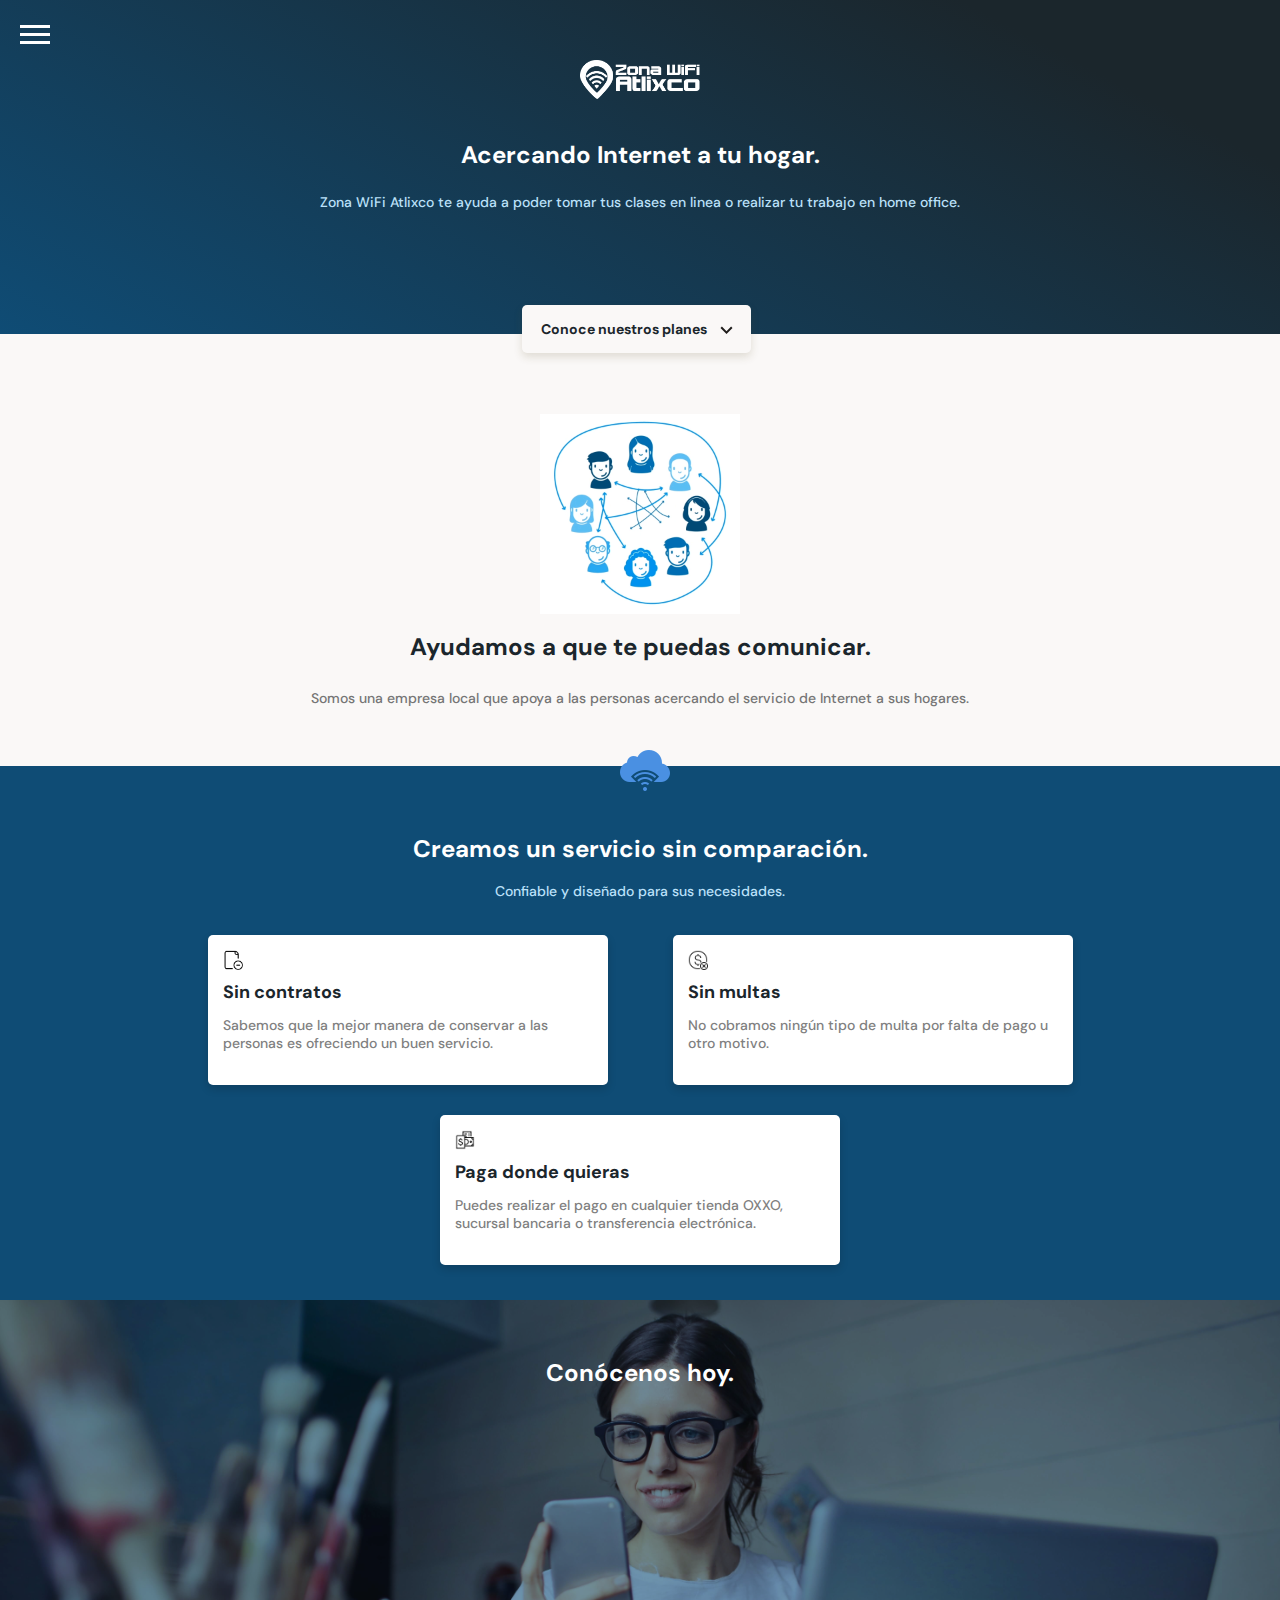
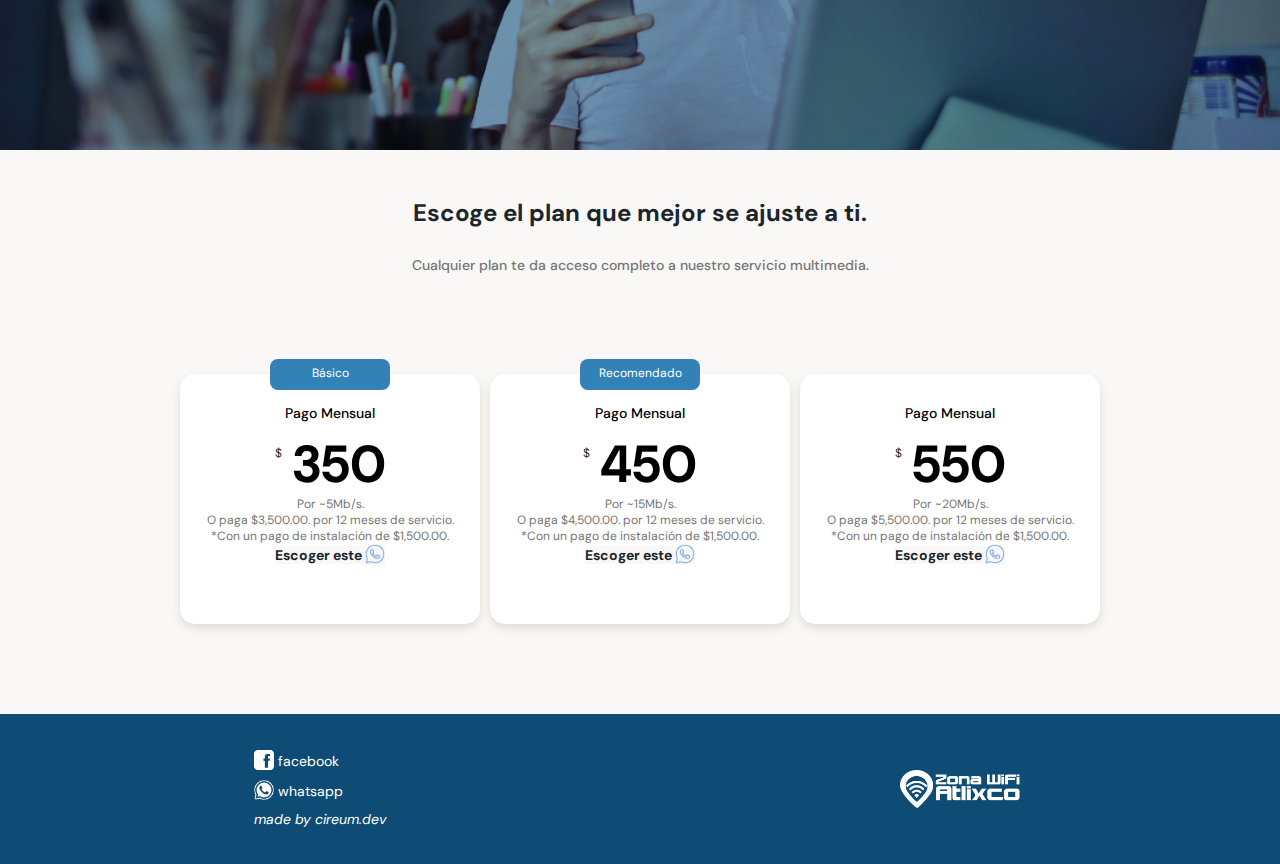
==== commit 45f422d4: "Se cambia precio de instalacion" ====
--- a/index.html
+++ b/index.html
@@ -75,12 +75,12 @@
                         <p class="product--card-body">Puedes realizar el pago en cualquier tienda OXXO, sucursal bancaria o transferencia electr&oacute;nica.
                         </p>
                     </article>
-                    <article class="product-detail--card">
+                    <!-- <article class="product-detail--card">
                         <span class="icon multimedia"></span>
                         <p class="product--card-title">Disfruta contenido multimedia</p>
                         <p class="product--card-body">Contamos con un servicio multimedia donde podr&aacute;s disfrutas de pel&iacute;culas y series desde cualquier dispositivo m&oacute;vil, computadora o smart tv.
                         </p>
-                    </article>
+                    </article> -->
                 </section>
             </section>
             <section class="person-img-container">
@@ -99,7 +99,7 @@
                             <p class="plan-card--price"><span>$</span> 350</p>
                             <p class="plan-card--saving">Por ~5Mb/s.</p>
                             <p class="plan-card--saving">O paga $3,500.00. por 12 meses de servicio.</p>
-                            <p class="plan-card--saving">*Con un pago de instalaci&oacute;n de $1,000.00.</p>
+                            <p class="plan-card--saving">*Con un pago de instalaci&oacute;n de $1,500.00.</p>
                             <a href="https://wa.me/522441440322?text=Hola, quisiera contratar el servicio de $350.00, porfavor" target="_blank" rel="noopener noreferrer" class="plan-card--ca">Escoger este <span></span></a>
                         </div>
                     </article>
@@ -110,7 +110,7 @@
                             <p class="plan-card--price"><span>$</span> 450</p>
                             <p class="plan-card--saving">Por ~15Mb/s.</p>
                             <p class="plan-card--saving">O paga $4,500.00. por 12 meses de servicio.</p>
-                            <p class="plan-card--saving">*Con un pago de instalaci&oacute;n de $1,000.00.</p>
+                            <p class="plan-card--saving">*Con un pago de instalaci&oacute;n de $1,500.00.</p>
                             <a  href="https://wa.me/522441440322?text=Hola, quisiera contratar el servicio de $450.00, porfavor" target="_blank" rel="noopener noreferrer" class="plan-card--ca">Escoger este <span></span></a>
                         </div>
                     </article>
@@ -120,7 +120,7 @@
                             <p class="plan-card--price"><span>$</span> 550</p>
                             <p class="plan-card--saving">Por ~20Mb/s.</p>
                             <p class="plan-card--saving">O paga $5,500.00. por 12 meses de servicio.</p>
-                            <p class="plan-card--saving">*Con un pago de instalaci&oacute;n de $1,000.00.</p>
+                            <p class="plan-card--saving">*Con un pago de instalaci&oacute;n de $1,500.00.</p>
                             
                             <a href="https://wa.me/522441440322?text=Hola, quisiera contratar el servicio de $550.00, porfavor" target="_blank" rel="noopener noreferrer" class="plan-card--ca">Escoger este <span></span></a>
                         </div>
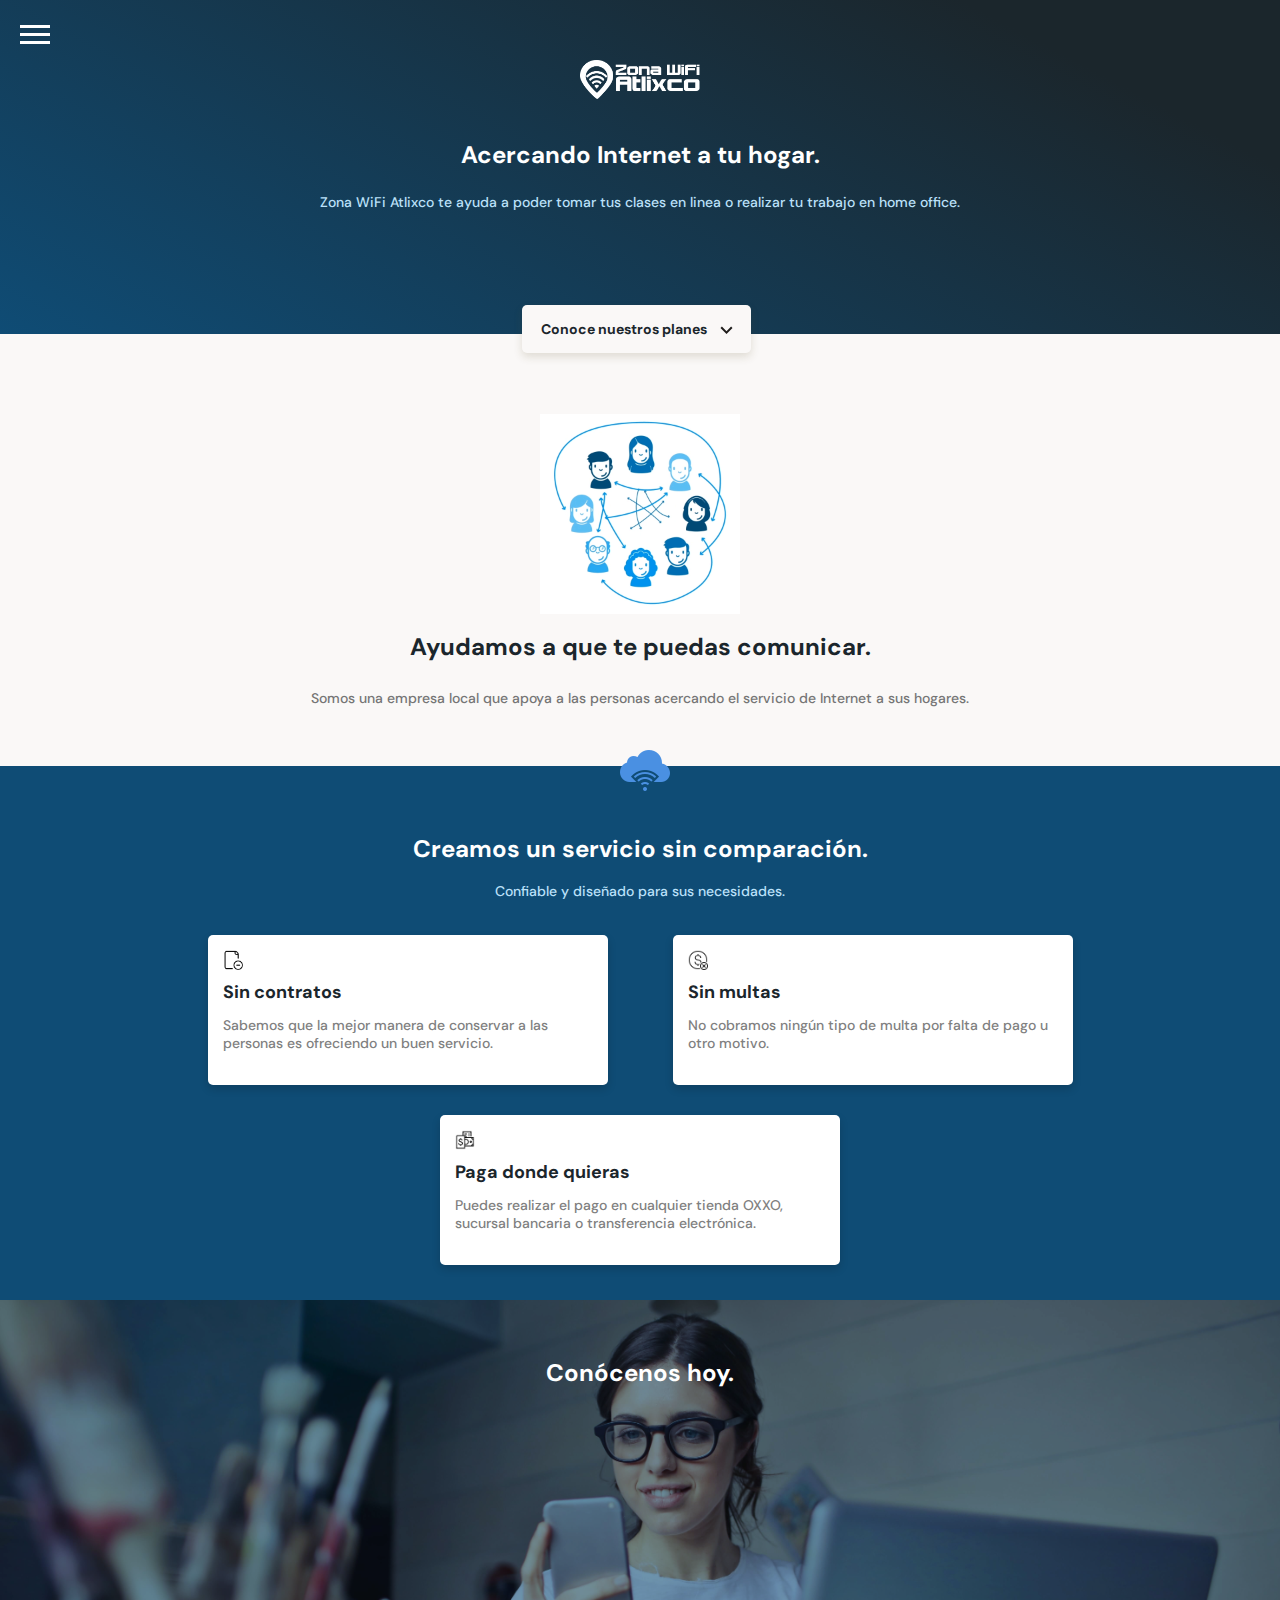
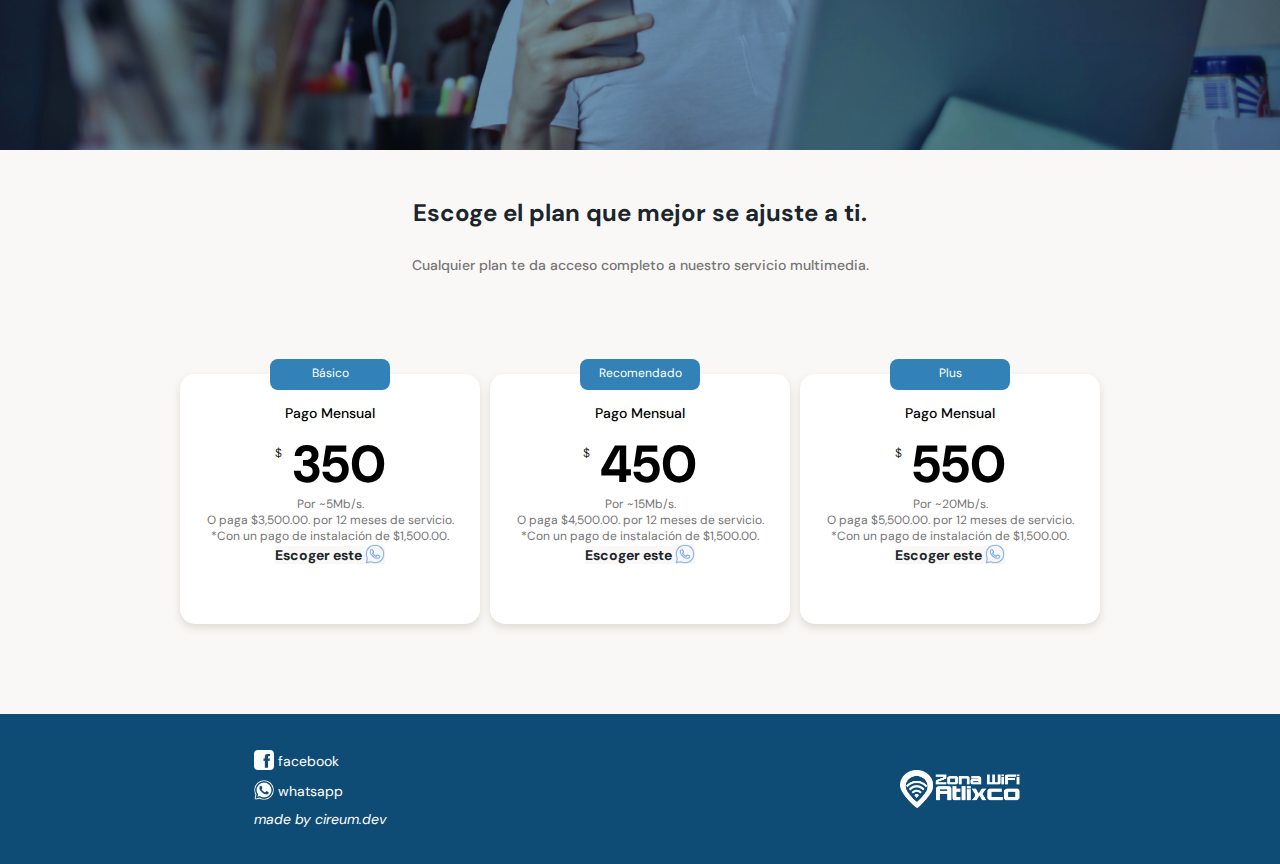
==== commit 6b880dbb: "ya quedo" ====
--- a/index.html
+++ b/index.html
@@ -116,6 +116,7 @@
                     </article>
                     <article class="plans-container--card">
                         <div class="plan-info-container">
+                            <p class="recommended">Plus</p>
                             <h3 class="plan-card--title">Pago Mensual</h3>
                             <p class="plan-card--price"><span>$</span> 550</p>
                             <p class="plan-card--saving">Por ~20Mb/s.</p>
